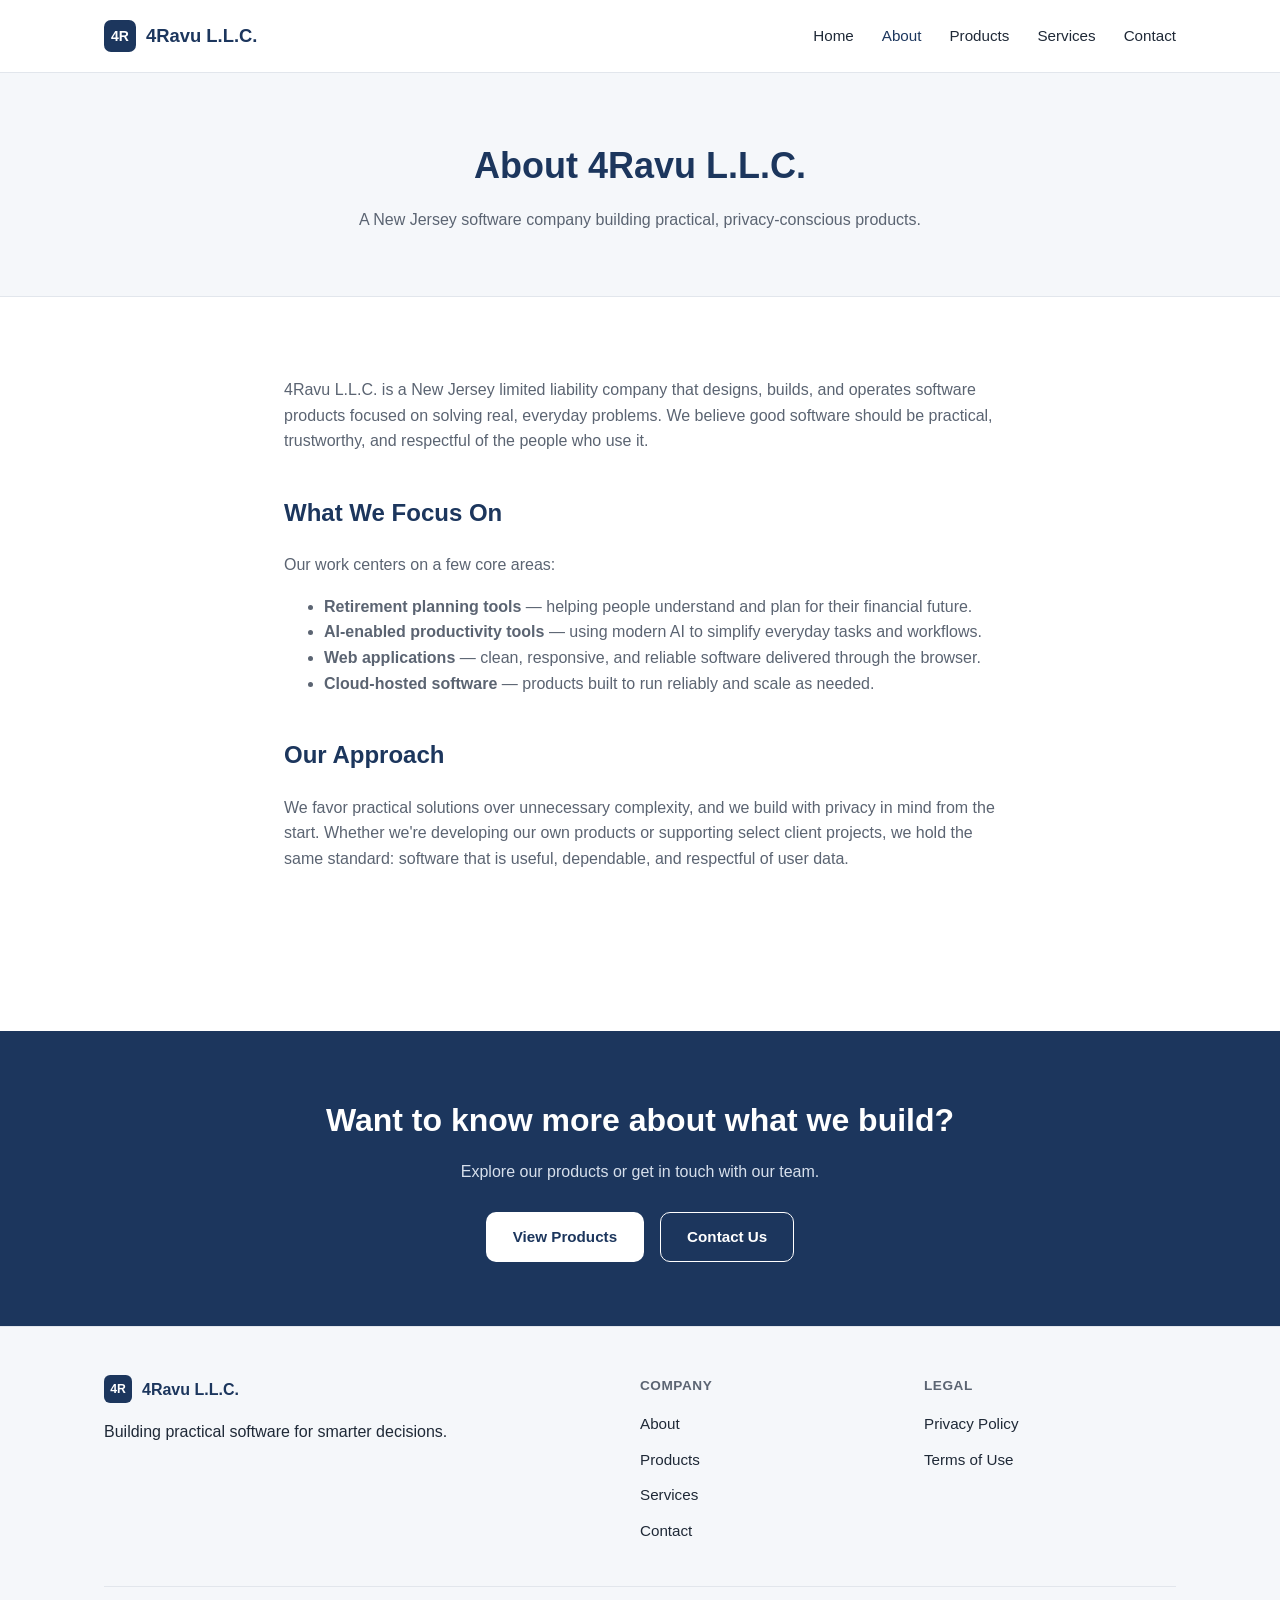
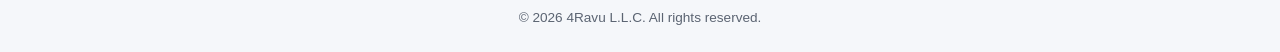
==== about.html @ 7d3d85d8 "Initial commit: 4Ravu L.L.C. corporate site with blue-green deploy Static site plus blue-green deplo" ====
<!DOCTYPE html>
<html lang="en">
<head>
<meta charset="UTF-8">
<meta name="viewport" content="width=device-width, initial-scale=1">
<title>About 4Ravu L.L.C. | New Jersey Software Company</title>
<meta name="description" content="4Ravu L.L.C. is a New Jersey limited liability company building practical, privacy-conscious software for retirement planning, AI-enabled productivity, and cloud-hosted web applications.">
<link rel="canonical" href="https://4ravu.com/about">
<link rel="icon" type="image/svg+xml" href="/assets/img/logo.svg">

<meta property="og:type" content="website">
<meta property="og:title" content="About 4Ravu L.L.C.">
<meta property="og:description" content="4Ravu L.L.C. is a New Jersey limited liability company building practical, privacy-conscious software products.">
<meta property="og:url" content="https://4ravu.com/about">
<meta property="og:image" content="https://4ravu.com/assets/img/logo.svg">

<link rel="stylesheet" href="/assets/css/styles.css">

<script type="application/ld+json">
{
  "@context": "https://schema.org",
  "@type": "Organization",
  "name": "4Ravu L.L.C.",
  "url": "https://4ravu.com",
  "logo": "https://4ravu.com/assets/img/logo.svg"
}
</script>
</head>
<body>

<header class="site-header">
  <div class="container">
    <a href="/" class="brand">
      <img src="/assets/img/logo.svg" alt="4Ravu L.L.C. logo">
      <span>4Ravu L.L.C.</span>
    </a>
    <button class="nav-toggle" aria-label="Toggle navigation" aria-expanded="false">
      <span></span><span></span><span></span>
    </button>
    <nav class="main-nav">
      <ul>
        <li><a href="/">Home</a></li>
        <li><a href="/about" class="active">About</a></li>
        <li><a href="/products">Products</a></li>
        <li><a href="/services">Services</a></li>
        <li><a href="/contact">Contact</a></li>
      </ul>
    </nav>
  </div>
</header>

<main>

  <section class="page-hero">
    <div class="container">
      <h1>About 4Ravu L.L.C.</h1>
      <p>A New Jersey software company building practical, privacy-conscious products.</p>
    </div>
  </section>

  <section>
    <div class="container">
      <div class="legal-content" style="padding-top:0;">
        <p>4Ravu L.L.C. is a New Jersey limited liability company that designs, builds, and operates software products focused on solving real, everyday problems. We believe good software should be practical, trustworthy, and respectful of the people who use it.</p>

        <h2>What We Focus On</h2>
        <p>Our work centers on a few core areas:</p>
        <ul>
          <li><strong>Retirement planning tools</strong> &mdash; helping people understand and plan for their financial future.</li>
          <li><strong>AI-enabled productivity tools</strong> &mdash; using modern AI to simplify everyday tasks and workflows.</li>
          <li><strong>Web applications</strong> &mdash; clean, responsive, and reliable software delivered through the browser.</li>
          <li><strong>Cloud-hosted software</strong> &mdash; products built to run reliably and scale as needed.</li>
        </ul>

        <h2>Our Approach</h2>
        <p>We favor practical solutions over unnecessary complexity, and we build with privacy in mind from the start. Whether we're developing our own products or supporting select client projects, we hold the same standard: software that is useful, dependable, and respectful of user data.</p>
      </div>
    </div>
  </section>

  <section class="cta-banner">
    <div class="container">
      <h2>Want to know more about what we build?</h2>
      <p>Explore our products or get in touch with our team.</p>
      <div class="btn-row">
        <a href="/products" class="btn btn-primary">View Products</a>
        <a href="/contact" class="btn btn-secondary" style="border-color:#fff;color:#fff;">Contact Us</a>
      </div>
    </div>
  </section>

</main>

<footer class="site-footer">
  <div class="container">
    <div class="footer-grid">
      <div>
        <div class="footer-brand">
          <img src="/assets/img/logo.svg" alt="4Ravu L.L.C. logo">
          <span>4Ravu L.L.C.</span>
        </div>
        <p>Building practical software for smarter decisions.</p>
      </div>
      <div class="footer-col">
        <h4>Company</h4>
        <ul>
          <li><a href="/about">About</a></li>
          <li><a href="/products">Products</a></li>
          <li><a href="/services">Services</a></li>
          <li><a href="/contact">Contact</a></li>
        </ul>
      </div>
      <div class="footer-col">
        <h4>Legal</h4>
        <ul>
          <li><a href="/privacy">Privacy Policy</a></li>
          <li><a href="/terms">Terms of Use</a></li>
        </ul>
      </div>
    </div>
    <div class="footer-bottom">
      &copy; 2026 4Ravu L.L.C. All rights reserved.
    </div>
  </div>
</footer>

<script src="/assets/js/main.js"></script>
</body>
</html>
---- assets/css/styles.css ----
/* 4Ravu L.L.C. -- corporate site styles */

:root {
  --color-primary: #1c365d;
  --color-primary-dark: #142743;
  --color-primary-light: #2c4d80;
  --color-accent: #3b82c4;
  --color-text: #1f2937;
  --color-text-muted: #5b6472;
  --color-bg: #ffffff;
  --color-bg-alt: #f5f7fa;
  --color-border: #e2e6ec;
  --radius: 10px;
  --max-width: 1120px;
  --font-sans: -apple-system, BlinkMacSystemFont, "Segoe UI", Roboto, Helvetica, Arial, sans-serif, "Apple Color Emoji", "Segoe UI Emoji";
}

* {
  box-sizing: border-box;
}

html {
  scroll-behavior: smooth;
}

body {
  margin: 0;
  font-family: var(--font-sans);
  color: var(--color-text);
  background: var(--color-bg);
  line-height: 1.6;
  -webkit-font-smoothing: antialiased;
}

img {
  max-width: 100%;
  display: block;
}

a {
  color: var(--color-primary);
  text-decoration: none;
}

a:hover {
  text-decoration: underline;
}

.container {
  width: 100%;
  max-width: var(--max-width);
  margin: 0 auto;
  padding: 0 24px;
}

/* Header */

.site-header {
  position: sticky;
  top: 0;
  z-index: 100;
  background: var(--color-bg);
  border-bottom: 1px solid var(--color-border);
}

.site-header .container {
  display: flex;
  align-items: center;
  justify-content: space-between;
  height: 72px;
}

.brand {
  display: flex;
  align-items: center;
  gap: 10px;
  font-weight: 700;
  font-size: 1.15rem;
  color: var(--color-primary);
}

.brand:hover {
  text-decoration: none;
}

.brand img {
  height: 32px;
  width: 32px;
}

.nav-toggle {
  display: none;
  background: none;
  border: none;
  cursor: pointer;
  padding: 8px;
}

.nav-toggle span {
  display: block;
  width: 24px;
  height: 2px;
  background: var(--color-primary);
  margin: 5px 0;
  transition: transform 0.2s ease, opacity 0.2s ease;
}

.main-nav ul {
  list-style: none;
  display: flex;
  gap: 28px;
  margin: 0;
  padding: 0;
}

.main-nav a {
  color: var(--color-text);
  font-weight: 500;
  font-size: 0.95rem;
}

.main-nav a.active,
.main-nav a:hover {
  color: var(--color-primary);
}

/* Hero */

.hero {
  background: linear-gradient(180deg, var(--color-bg-alt) 0%, var(--color-bg) 100%);
  padding: 88px 0 72px;
  text-align: center;
}

.hero h1 {
  font-size: clamp(2rem, 4vw, 2.75rem);
  margin: 0 0 12px;
  color: var(--color-primary);
}

.hero .tagline {
  font-size: 1.25rem;
  font-weight: 600;
  color: var(--color-text);
  margin: 0 0 20px;
}

.hero p.lead {
  max-width: 640px;
  margin: 0 auto 32px;
  color: var(--color-text-muted);
  font-size: 1.05rem;
}

.page-hero {
  background: var(--color-bg-alt);
  padding: 64px 0;
  text-align: center;
  border-bottom: 1px solid var(--color-border);
}

.page-hero h1 {
  color: var(--color-primary);
  margin: 0 0 12px;
  font-size: clamp(1.75rem, 3.5vw, 2.25rem);
}

.page-hero p {
  color: var(--color-text-muted);
  max-width: 640px;
  margin: 0 auto;
}

/* Buttons */

.btn {
  display: inline-block;
  padding: 12px 26px;
  border-radius: var(--radius);
  font-weight: 600;
  font-size: 0.95rem;
  cursor: pointer;
  border: 1px solid transparent;
}

.btn:hover {
  text-decoration: none;
}

.btn-primary {
  background: var(--color-primary);
  color: #fff;
}

.btn-primary:hover {
  background: var(--color-primary-dark);
}

.btn-secondary {
  background: transparent;
  color: var(--color-primary);
  border-color: var(--color-primary);
}

.btn-secondary:hover {
  background: var(--color-bg-alt);
}

.btn-row {
  display: flex;
  gap: 16px;
  justify-content: center;
  flex-wrap: wrap;
}

/* Sections */

section {
  padding: 64px 0;
}

section.alt {
  background: var(--color-bg-alt);
}

.section-header {
  text-align: center;
  max-width: 680px;
  margin: 0 auto 40px;
}

.section-header h2 {
  color: var(--color-primary);
  font-size: clamp(1.5rem, 3vw, 1.9rem);
  margin: 0 0 12px;
}

.section-header p {
  color: var(--color-text-muted);
  margin: 0;
}

/* Cards */

.card-grid {
  display: grid;
  grid-template-columns: repeat(auto-fit, minmax(260px, 1fr));
  gap: 24px;
}

.card {
  background: var(--color-bg);
  border: 1px solid var(--color-border);
  border-radius: var(--radius);
  padding: 28px;
  display: flex;
  flex-direction: column;
}

section.alt .card {
  background: var(--color-bg);
}

.card h3 {
  margin: 0 0 10px;
  color: var(--color-primary);
  font-size: 1.15rem;
}

.card p {
  color: var(--color-text-muted);
  margin: 0 0 16px;
  flex-grow: 1;
}

.badge {
  display: inline-block;
  font-size: 0.75rem;
  font-weight: 700;
  letter-spacing: 0.02em;
  text-transform: uppercase;
  padding: 4px 10px;
  border-radius: 999px;
  margin-bottom: 14px;
}

.badge-live {
  background: #e4f3e9;
  color: #1f7a4d;
}

.badge-soon {
  background: #eef0f4;
  color: var(--color-text-muted);
}

/* Product feature card (bigger, on products page) */

.product-card {
  border: 1px solid var(--color-border);
  border-radius: var(--radius);
  padding: 36px;
  margin-bottom: 28px;
  background: var(--color-bg);
}

.product-card h3 {
  color: var(--color-primary);
  font-size: 1.4rem;
  margin: 0 0 8px;
}

.product-card .owner-label {
  font-size: 0.85rem;
  color: var(--color-text-muted);
  margin-bottom: 16px;
  display: block;
}

.product-card p {
  color: var(--color-text-muted);
}

/* CTA banner */

.cta-banner {
  background: var(--color-primary);
  color: #fff;
  text-align: center;
  padding: 64px 0;
}

.cta-banner h2 {
  margin: 0 0 12px;
  font-size: clamp(1.5rem, 3vw, 2rem);
}

.cta-banner p {
  color: #d7e0ec;
  margin: 0 0 28px;
}

.cta-banner .btn-primary {
  background: #fff;
  color: var(--color-primary);
}

.cta-banner .btn-primary:hover {
  background: #eef2f7;
}

/* Contact */

.contact-grid {
  display: grid;
  grid-template-columns: repeat(auto-fit, minmax(240px, 1fr));
  gap: 24px;
}

.contact-card {
  border: 1px solid var(--color-border);
  border-radius: var(--radius);
  padding: 28px;
  text-align: center;
}

.contact-card h3 {
  color: var(--color-primary);
  margin: 0 0 8px;
}

.contact-card a {
  font-weight: 600;
}

/* Legal pages */

.legal-content {
  max-width: 760px;
  margin: 0 auto;
  padding: 56px 24px 80px;
}

.legal-content h2 {
  color: var(--color-primary);
  margin-top: 40px;
}

.legal-content h2:first-child {
  margin-top: 0;
}

.legal-content p,
.legal-content li {
  color: var(--color-text-muted);
}

.legal-content .updated {
  color: var(--color-text-muted);
  font-size: 0.9rem;
  margin-bottom: 40px;
}

/* Footer */

.site-footer {
  background: var(--color-bg-alt);
  border-top: 1px solid var(--color-border);
  padding: 48px 0 24px;
}

.footer-grid {
  display: grid;
  grid-template-columns: 2fr 1fr 1fr;
  gap: 32px;
  margin-bottom: 32px;
}

.footer-brand {
  display: flex;
  align-items: center;
  gap: 10px;
  font-weight: 700;
  color: var(--color-primary);
  margin-bottom: 10px;
}

.footer-brand img {
  height: 28px;
  width: 28px;
}

.footer-col h4 {
  margin: 0 0 14px;
  font-size: 0.85rem;
  text-transform: uppercase;
  letter-spacing: 0.04em;
  color: var(--color-text-muted);
}

.footer-col ul {
  list-style: none;
  padding: 0;
  margin: 0;
}

.footer-col li {
  margin-bottom: 10px;
}

.footer-col a {
  color: var(--color-text);
  font-size: 0.95rem;
}

.footer-col a:hover {
  color: var(--color-primary);
}

.footer-bottom {
  border-top: 1px solid var(--color-border);
  padding-top: 20px;
  text-align: center;
  color: var(--color-text-muted);
  font-size: 0.85rem;
}

/* Responsive */

@media (max-width: 800px) {
  .footer-grid {
    grid-template-columns: 1fr 1fr;
  }
}

@media (max-width: 640px) {
  .nav-toggle {
    display: block;
  }

  .main-nav {
    position: absolute;
    top: 72px;
    left: 0;
    right: 0;
    background: var(--color-bg);
    border-bottom: 1px solid var(--color-border);
    display: none;
  }

  .main-nav.open {
    display: block;
  }

  .main-nav ul {
    flex-direction: column;
    gap: 0;
    padding: 12px 24px 20px;
  }

  .main-nav li {
    padding: 10px 0;
    border-bottom: 1px solid var(--color-border);
  }

  .footer-grid {
    grid-template-columns: 1fr;
  }
}
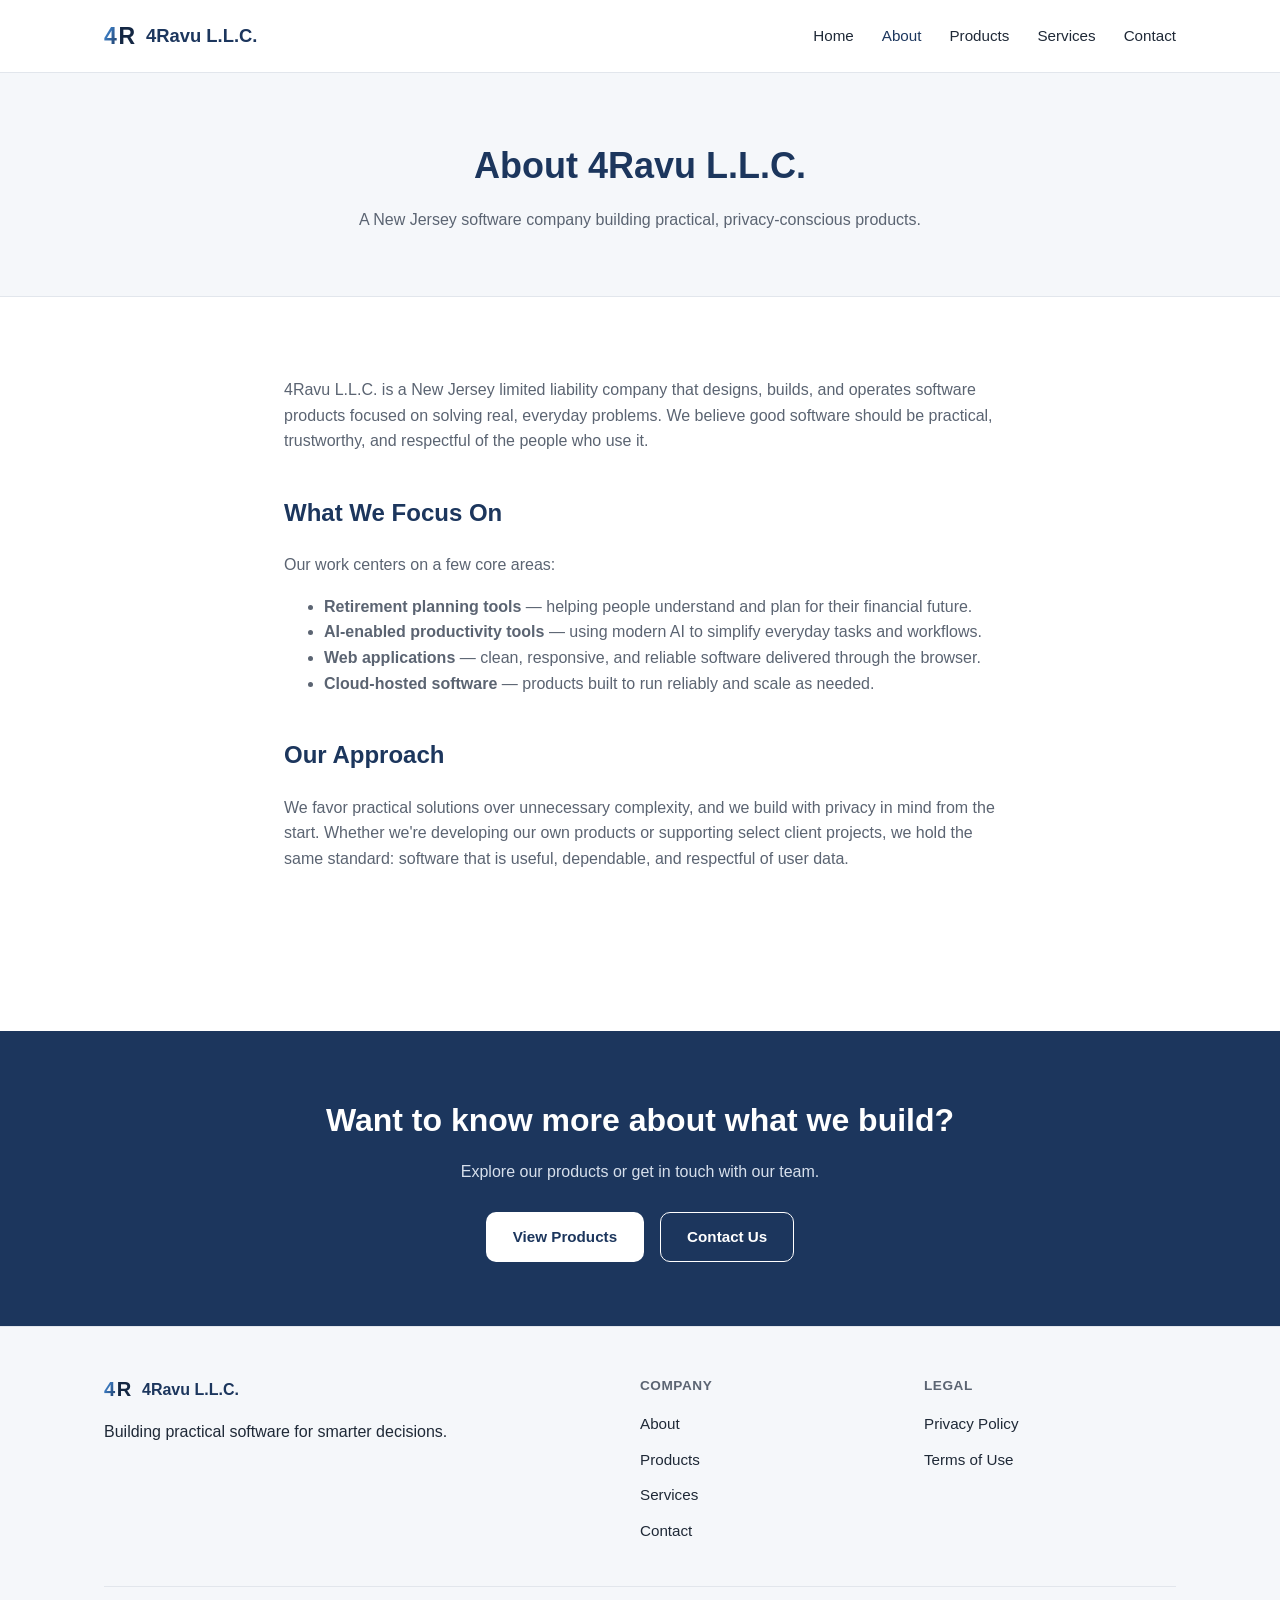
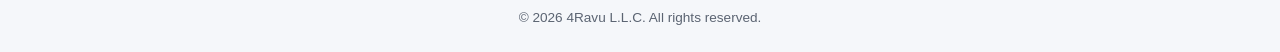
==== commit 6029199c: "logo change" ====
--- a/about.html
+++ b/about.html
@@ -6,15 +6,20 @@
 <title>About 4Ravu L.L.C. | New Jersey Software Company</title>
 <meta name="description" content="4Ravu L.L.C. is a New Jersey limited liability company building practical, privacy-conscious software for retirement planning, AI-enabled productivity, and cloud-hosted web applications.">
 <link rel="canonical" href="https://4ravu.com/about">
-<link rel="icon" type="image/svg+xml" href="/assets/img/logo.svg">
+<link rel="icon" href="/favicon.ico" sizes="32x32">
+<link rel="icon" type="image/svg+xml" href="/assets/img/favicon.svg">
+<link rel="apple-touch-icon" href="/assets/img/apple-touch-icon.png">
 
 <meta property="og:type" content="website">
 <meta property="og:title" content="About 4Ravu L.L.C.">
 <meta property="og:description" content="4Ravu L.L.C. is a New Jersey limited liability company building practical, privacy-conscious software products.">
 <meta property="og:url" content="https://4ravu.com/about">
-<meta property="og:image" content="https://4ravu.com/assets/img/logo.svg">
+<meta property="og:image" content="https://4ravu.com/assets/img/og-image.png">
 
 <link rel="stylesheet" href="/assets/css/styles.css">
+
+<script defer data-domain="4ravu.com" src="https://analytics.4ravu.com/js/script.hash.outbound-links.pageview-props.tagged-events.js"></script>
+<script>window.plausible = window.plausible || function() { (window.plausible.q = window.plausible.q || []).push(arguments) }</script>
 
 <script type="application/ld+json">
 {
@@ -22,7 +27,7 @@
   "@type": "Organization",
   "name": "4Ravu L.L.C.",
   "url": "https://4ravu.com",
-  "logo": "https://4ravu.com/assets/img/logo.svg"
+  "logo": "https://4ravu.com/assets/img/og-image.png"
 }
 </script>
 </head>
--- a/assets/css/styles.css
+++ b/assets/css/styles.css
@@ -294,6 +294,19 @@
   color: var(--color-text-muted);
 }
 
+.badge-client {
+  background: #eaf1f9;
+  color: var(--color-primary-light);
+}
+
+.card-icon {
+  display: block;
+  width: 30px;
+  height: 30px;
+  color: var(--color-accent);
+  margin-bottom: 14px;
+}
+
 /* Product feature card (bigger, on products page) */
 
 .product-card {
@@ -319,6 +332,16 @@
 
 .product-card p {
   color: var(--color-text-muted);
+}
+
+.product-card .btn {
+  margin: 4px 0 16px;
+}
+
+.product-card .disclaimer {
+  font-size: 0.85rem;
+  color: var(--color-text-muted);
+  margin: 0;
 }
 
 /* CTA banner */
